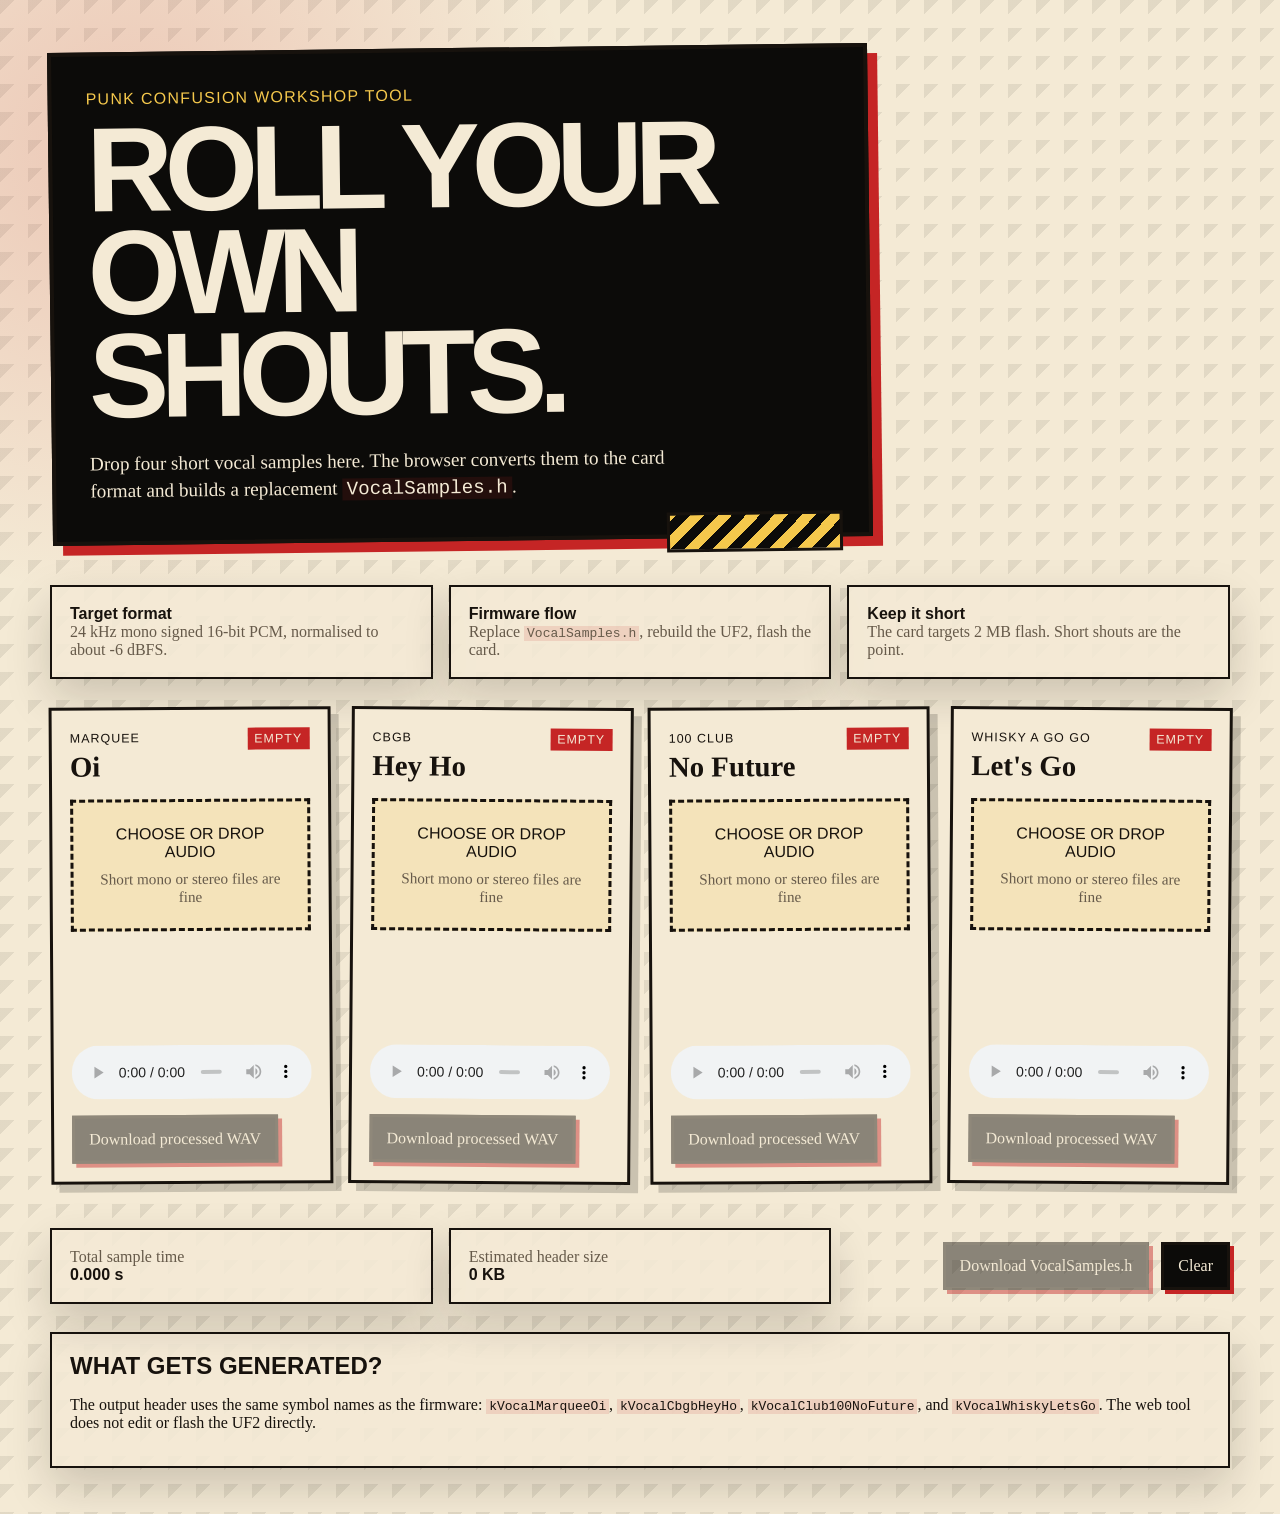
==== web/index.html @ a93e35e9 "experiments in browser UI" ====
<!doctype html>
<html lang="en">
<head>
  <meta charset="utf-8">
  <meta name="viewport" content="width=device-width, initial-scale=1">
  <title>Punk Confusion Sample Loader</title>
  <link rel="stylesheet" href="styles.css">
</head>
<body>
  <main class="shell">
    <section class="hero">
      <p class="eyebrow">Punk Confusion workshop tool</p>
      <h1>Roll your own shouts.</h1>
      <p class="lede">
        Drop four short vocal samples here. The browser converts them to the
        card format and builds a replacement <code>VocalSamples.h</code>.
      </p>
    </section>

    <section class="instructions" aria-label="How this works">
      <div>
        <strong>Target format</strong>
        <span>24 kHz mono signed 16-bit PCM, normalised to about -6 dBFS.</span>
      </div>
      <div>
        <strong>Firmware flow</strong>
        <span>Replace <code>VocalSamples.h</code>, rebuild the UF2, flash the card.</span>
      </div>
      <div>
        <strong>Keep it short</strong>
        <span>The card targets 2 MB flash. Short shouts are the point.</span>
      </div>
    </section>

    <section class="slots" id="slots" aria-label="Sample slots"></section>

    <section class="console">
      <div class="meter-card">
        <span>Total sample time</span>
        <strong id="totalDuration">0.000 s</strong>
      </div>
      <div class="meter-card">
        <span>Estimated header size</span>
        <strong id="headerSize">0 KB</strong>
      </div>
      <div class="actions">
        <button id="downloadHeader" disabled>Download VocalSamples.h</button>
        <button id="clearAll" type="button">Clear</button>
      </div>
    </section>

    <section class="notes">
      <h2>What gets generated?</h2>
      <p>
        The output header uses the same symbol names as the firmware:
        <code>kVocalMarqueeOi</code>, <code>kVocalCbgbHeyHo</code>,
        <code>kVocalClub100NoFuture</code>, and <code>kVocalWhiskyLetsGo</code>.
        The web tool does not edit or flash the UF2 directly.
      </p>
    </section>
  </main>

  <template id="slotTemplate">
    <article class="slot">
      <div class="slot-head">
        <div>
          <span class="venue"></span>
          <h2></h2>
        </div>
        <span class="status">empty</span>
      </div>
      <label class="drop-zone">
        <input type="file" accept="audio/*,.wav,.aif,.aiff">
        <span class="drop-title">Choose or drop audio</span>
        <span class="drop-hint">Short mono or stereo files are fine</span>
      </label>
      <div class="sample-info"></div>
      <audio controls></audio>
      <button class="download-wav" type="button" disabled>Download processed WAV</button>
    </article>
  </template>

  <script src="app.js"></script>
</body>
</html>
---- web/styles.css ----
:root {
  --paper: #f4ead5;
  --ink: #17120d;
  --muted: #665a4a;
  --red: #c52525;
  --yellow: #f5c84c;
  --black: #0c0b09;
  --line: rgba(23, 18, 13, 0.22);
  --shadow: 0 18px 45px rgba(23, 18, 13, 0.18);
}

* {
  box-sizing: border-box;
}

body {
  margin: 0;
  color: var(--ink);
  font-family: Georgia, "Times New Roman", serif;
  background:
    radial-gradient(circle at 10% 10%, rgba(197, 37, 37, 0.18), transparent 28rem),
    linear-gradient(135deg, rgba(12, 11, 9, 0.08) 25%, transparent 25%) 0 0 / 28px 28px,
    var(--paper);
}

button,
input {
  font: inherit;
}

.shell {
  width: min(1180px, calc(100% - 32px));
  margin: 0 auto;
  padding: 48px 0;
}

.hero {
  position: relative;
  max-width: 820px;
  padding: 34px;
  color: var(--paper);
  background: var(--black);
  border: 4px solid var(--ink);
  box-shadow: 10px 10px 0 var(--red);
  transform: rotate(-0.7deg);
}

.hero::after {
  content: "";
  position: absolute;
  inset: auto 26px -18px auto;
  width: 170px;
  height: 34px;
  background: repeating-linear-gradient(
    -45deg,
    var(--yellow),
    var(--yellow) 10px,
    var(--black) 10px,
    var(--black) 20px
  );
  border: 3px solid var(--ink);
}

.eyebrow {
  margin: 0 0 10px;
  color: var(--yellow);
  font-family: "Arial Black", Impact, sans-serif;
  letter-spacing: 0.08em;
  text-transform: uppercase;
}

h1 {
  margin: 0;
  font-family: "Arial Black", Impact, sans-serif;
  font-size: clamp(3rem, 11vw, 7.5rem);
  line-height: 0.86;
  letter-spacing: -0.07em;
  text-transform: uppercase;
}

.lede {
  max-width: 620px;
  margin: 22px 0 0;
  font-size: 1.2rem;
  line-height: 1.45;
}

.instructions,
.console {
  display: grid;
  grid-template-columns: repeat(3, 1fr);
  gap: 16px;
  margin: 44px 0 28px;
}

.instructions div,
.meter-card,
.notes {
  padding: 18px;
  background: rgba(244, 234, 213, 0.88);
  border: 2px solid var(--ink);
  box-shadow: var(--shadow);
}

.instructions strong,
.instructions span,
.meter-card span,
.meter-card strong {
  display: block;
}

.instructions strong,
.meter-card strong {
  font-family: "Arial Black", Impact, sans-serif;
}

.instructions span,
.meter-card span {
  color: var(--muted);
}

.slots {
  display: grid;
  grid-template-columns: repeat(4, 1fr);
  gap: 18px;
}

.slot {
  min-height: 430px;
  padding: 18px;
  background: var(--paper);
  border: 3px solid var(--ink);
  box-shadow: 8px 8px 0 rgba(12, 11, 9, 0.18);
}

.slot:nth-child(even) {
  transform: rotate(0.45deg);
}

.slot:nth-child(odd) {
  transform: rotate(-0.35deg);
}

.slot-head {
  display: flex;
  justify-content: space-between;
  gap: 12px;
  align-items: flex-start;
}

.venue,
.status {
  font-family: "Arial Black", Impact, sans-serif;
  font-size: 0.78rem;
  letter-spacing: 0.08em;
  text-transform: uppercase;
}

.status {
  padding: 4px 7px;
  color: var(--paper);
  background: var(--red);
}

.status.ready {
  color: var(--ink);
  background: var(--yellow);
}

.slot h2 {
  margin: 4px 0 16px;
  font-size: 1.8rem;
}

.drop-zone {
  display: grid;
  place-items: center;
  min-height: 132px;
  padding: 18px;
  text-align: center;
  border: 3px dashed var(--ink);
  background: rgba(245, 200, 76, 0.2);
  cursor: pointer;
}

.drop-zone.dragover {
  color: var(--paper);
  background: var(--red);
}

.drop-zone input {
  position: absolute;
  width: 1px;
  height: 1px;
  opacity: 0;
}

.drop-title,
.drop-hint {
  display: block;
}

.drop-title {
  font-family: "Arial Black", Impact, sans-serif;
  text-transform: uppercase;
}

.drop-hint,
.sample-info {
  color: var(--muted);
  font-size: 0.95rem;
}

.sample-info {
  min-height: 82px;
  margin: 16px 0;
  line-height: 1.42;
}

audio {
  width: 100%;
  margin-bottom: 12px;
}

button {
  border: 3px solid var(--ink);
  padding: 12px 14px;
  color: var(--paper);
  background: var(--black);
  box-shadow: 4px 4px 0 var(--red);
  cursor: pointer;
}

button:disabled {
  cursor: not-allowed;
  opacity: 0.45;
}

.actions {
  display: flex;
  gap: 12px;
  align-items: center;
  justify-content: flex-end;
}

.notes {
  margin-top: 28px;
}

.notes h2 {
  margin: 0 0 8px;
  font-family: "Arial Black", Impact, sans-serif;
  text-transform: uppercase;
}

code {
  padding: 0 0.22em;
  background: rgba(197, 37, 37, 0.12);
}

@media (max-width: 980px) {
  .slots,
  .instructions,
  .console {
    grid-template-columns: 1fr 1fr;
  }

  .actions {
    grid-column: 1 / -1;
    justify-content: flex-start;
  }
}

@media (max-width: 640px) {
  .shell {
    width: min(100% - 20px, 1180px);
    padding: 26px 0;
  }

  .hero {
    padding: 24px;
  }

  .slots,
  .instructions,
  .console {
    grid-template-columns: 1fr;
  }

  .slot:nth-child(n) {
    transform: none;
  }
}
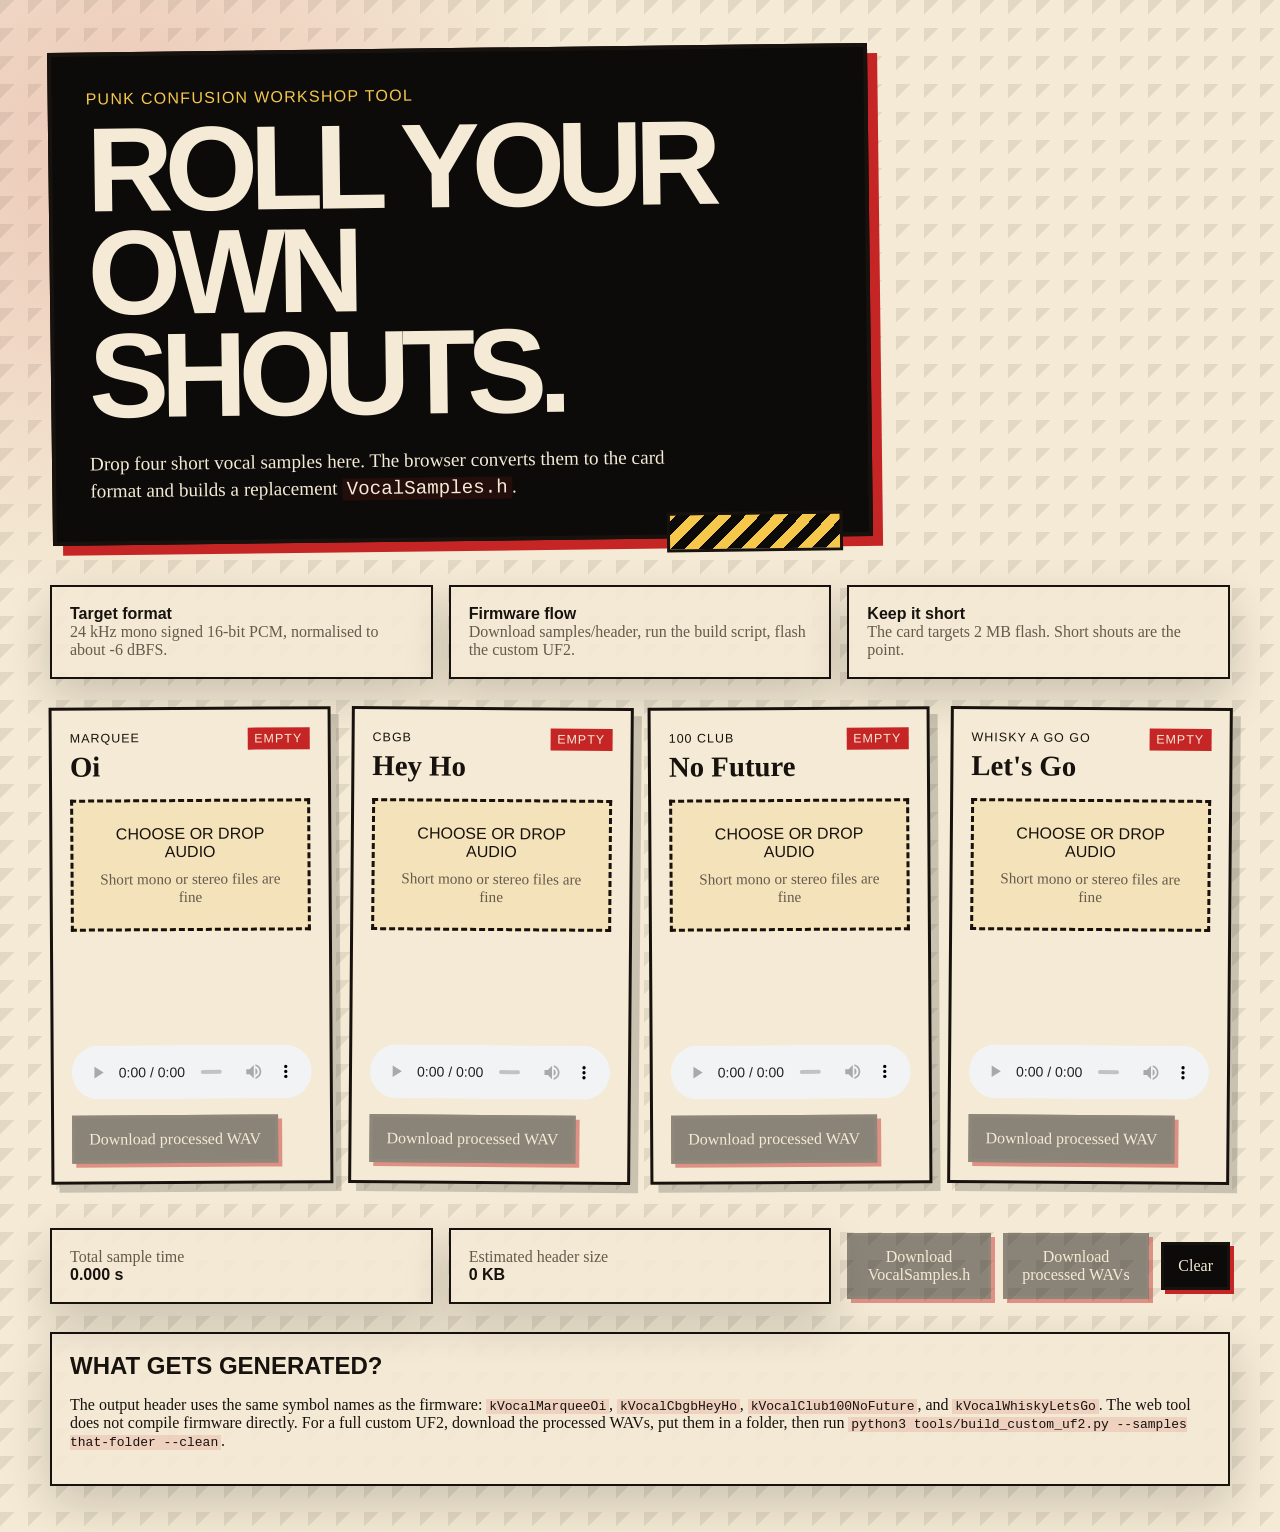
==== commit 3c771780: "full automated uf2 build" ====
--- a/web/index.html
+++ b/web/index.html
@@ -24,7 +24,7 @@
       </div>
       <div>
         <strong>Firmware flow</strong>
-        <span>Replace <code>VocalSamples.h</code>, rebuild the UF2, flash the card.</span>
+        <span>Download samples/header, run the build script, flash the custom UF2.</span>
       </div>
       <div>
         <strong>Keep it short</strong>
@@ -45,6 +45,7 @@
       </div>
       <div class="actions">
         <button id="downloadHeader" disabled>Download VocalSamples.h</button>
+        <button id="downloadWavs" disabled>Download processed WAVs</button>
         <button id="clearAll" type="button">Clear</button>
       </div>
     </section>
@@ -55,7 +56,9 @@
         The output header uses the same symbol names as the firmware:
         <code>kVocalMarqueeOi</code>, <code>kVocalCbgbHeyHo</code>,
         <code>kVocalClub100NoFuture</code>, and <code>kVocalWhiskyLetsGo</code>.
-        The web tool does not edit or flash the UF2 directly.
+        The web tool does not compile firmware directly. For a full custom UF2,
+        download the processed WAVs, put them in a folder, then run
+        <code>python3 tools/build_custom_uf2.py --samples that-folder --clean</code>.
       </p>
     </section>
   </main>
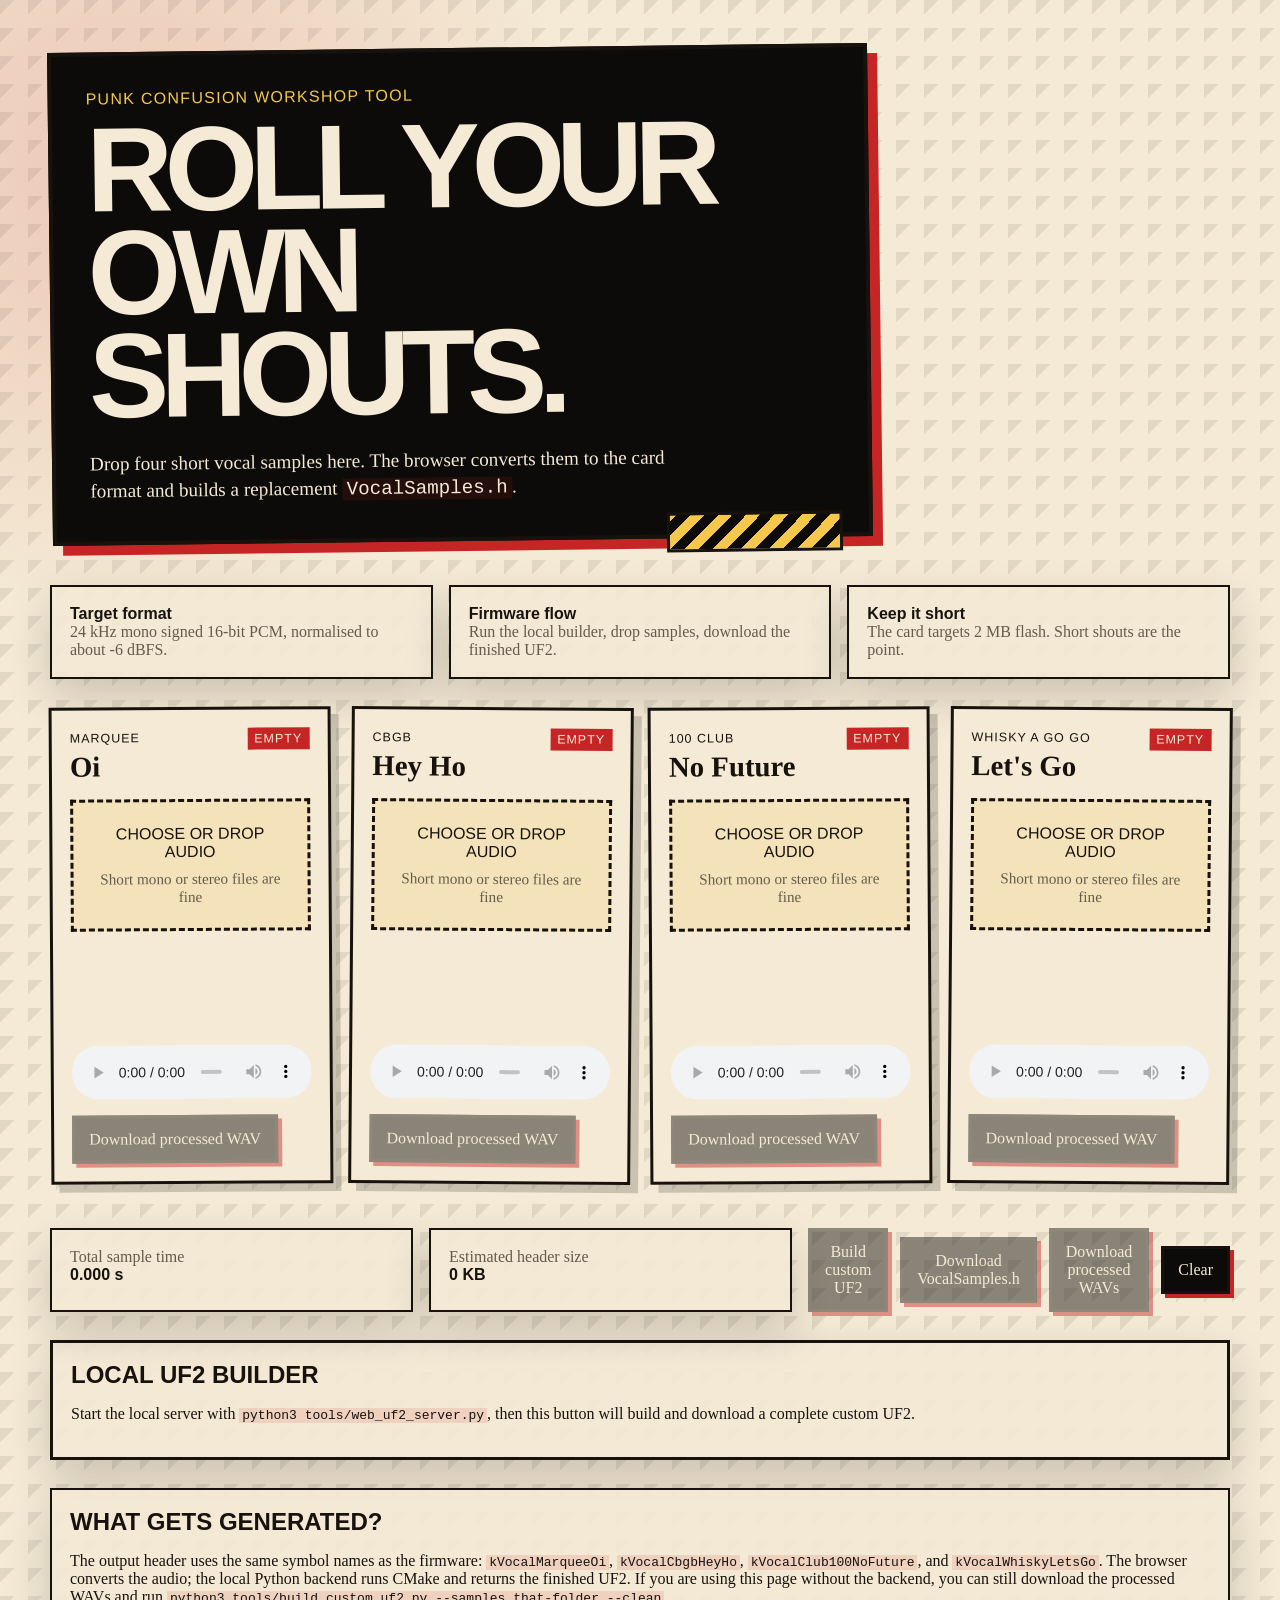
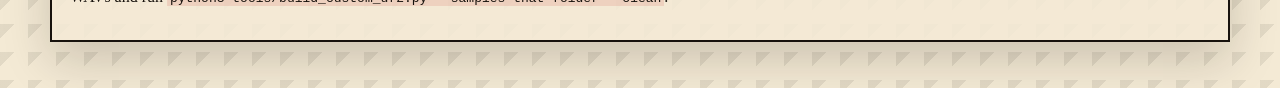
==== commit e8594334: "Add local web UF2 builder" ====
--- a/web/index.html
+++ b/web/index.html
@@ -24,7 +24,7 @@
       </div>
       <div>
         <strong>Firmware flow</strong>
-        <span>Download samples/header, run the build script, flash the custom UF2.</span>
+        <span>Run the local builder, drop samples, download the finished UF2.</span>
       </div>
       <div>
         <strong>Keep it short</strong>
@@ -44,10 +44,19 @@
         <strong id="headerSize">0 KB</strong>
       </div>
       <div class="actions">
+        <button id="buildUf2" disabled>Build custom UF2</button>
         <button id="downloadHeader" disabled>Download VocalSamples.h</button>
         <button id="downloadWavs" disabled>Download processed WAVs</button>
         <button id="clearAll" type="button">Clear</button>
       </div>
+    </section>
+
+    <section class="builder-status" aria-live="polite">
+      <h2>Local UF2 builder</h2>
+      <p id="builderMessage">
+        Start the local server with <code>python3 tools/web_uf2_server.py</code>,
+        then this button will build and download a complete custom UF2.
+      </p>
     </section>
 
     <section class="notes">
@@ -56,8 +65,9 @@
         The output header uses the same symbol names as the firmware:
         <code>kVocalMarqueeOi</code>, <code>kVocalCbgbHeyHo</code>,
         <code>kVocalClub100NoFuture</code>, and <code>kVocalWhiskyLetsGo</code>.
-        The web tool does not compile firmware directly. For a full custom UF2,
-        download the processed WAVs, put them in a folder, then run
+        The browser converts the audio; the local Python backend runs CMake and
+        returns the finished UF2. If you are using this page without the backend,
+        you can still download the processed WAVs and run
         <code>python3 tools/build_custom_uf2.py --samples that-folder --clean</code>.
       </p>
     </section>
--- a/web/styles.css
+++ b/web/styles.css
@@ -95,6 +95,7 @@
 
 .instructions div,
 .meter-card,
+.builder-status,
 .notes {
   padding: 18px;
   background: rgba(244, 234, 213, 0.88);
@@ -247,6 +248,12 @@
   margin-top: 28px;
 }
 
+.builder-status {
+  margin-top: 18px;
+  border-width: 3px;
+}
+
+.builder-status h2,
 .notes h2 {
   margin: 0 0 8px;
   font-family: "Arial Black", Impact, sans-serif;
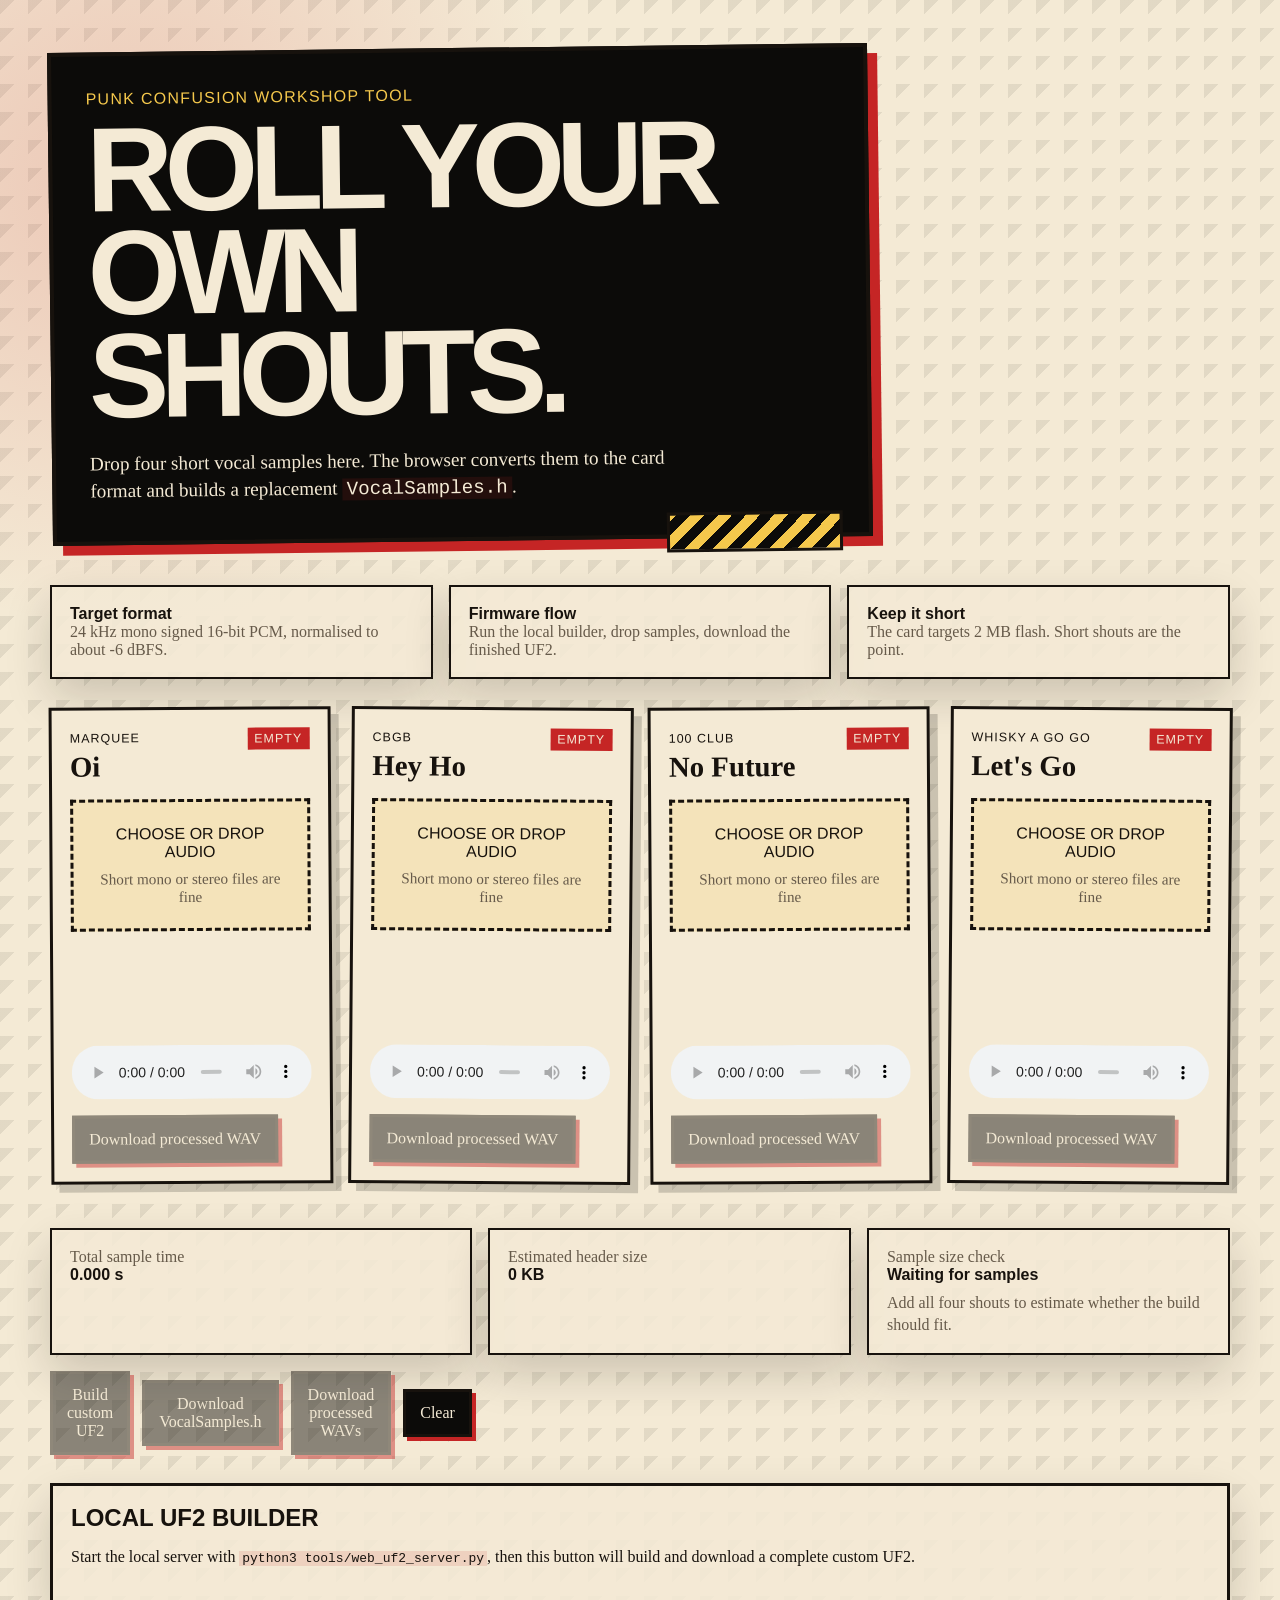
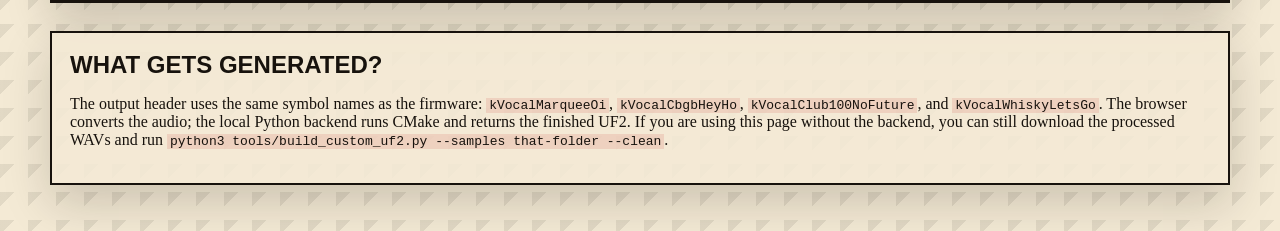
==== commit f33d3946: "Warn when samples exceed size guidance" ====
--- a/web/index.html
+++ b/web/index.html
@@ -42,6 +42,11 @@
       <div class="meter-card">
         <span>Estimated header size</span>
         <strong id="headerSize">0 KB</strong>
+      </div>
+      <div class="meter-card size-warning" id="sizeWarning" aria-live="polite">
+        <span>Sample size check</span>
+        <strong id="sizeWarningTitle">Waiting for samples</strong>
+        <p id="sizeWarningText">Keep the estimated header under about 5 MB for a standard 2 MB card.</p>
       </div>
       <div class="actions">
         <button id="buildUf2" disabled>Build custom UF2</button>
--- a/web/styles.css
+++ b/web/styles.css
@@ -120,6 +120,36 @@
   color: var(--muted);
 }
 
+.size-warning {
+  transition: background 160ms ease, box-shadow 160ms ease;
+}
+
+.size-warning p {
+  margin: 8px 0 0;
+  color: var(--muted);
+  line-height: 1.35;
+}
+
+.size-warning.ok {
+  background: rgba(245, 200, 76, 0.55);
+}
+
+.size-warning.warning {
+  background: rgba(245, 200, 76, 0.9);
+  box-shadow: 8px 8px 0 rgba(197, 37, 37, 0.28);
+}
+
+.size-warning.danger {
+  color: var(--paper);
+  background: var(--red);
+  box-shadow: 8px 8px 0 var(--black);
+}
+
+.size-warning.danger span,
+.size-warning.danger p {
+  color: var(--paper);
+}
+
 .slots {
   display: grid;
   grid-template-columns: repeat(4, 1fr);
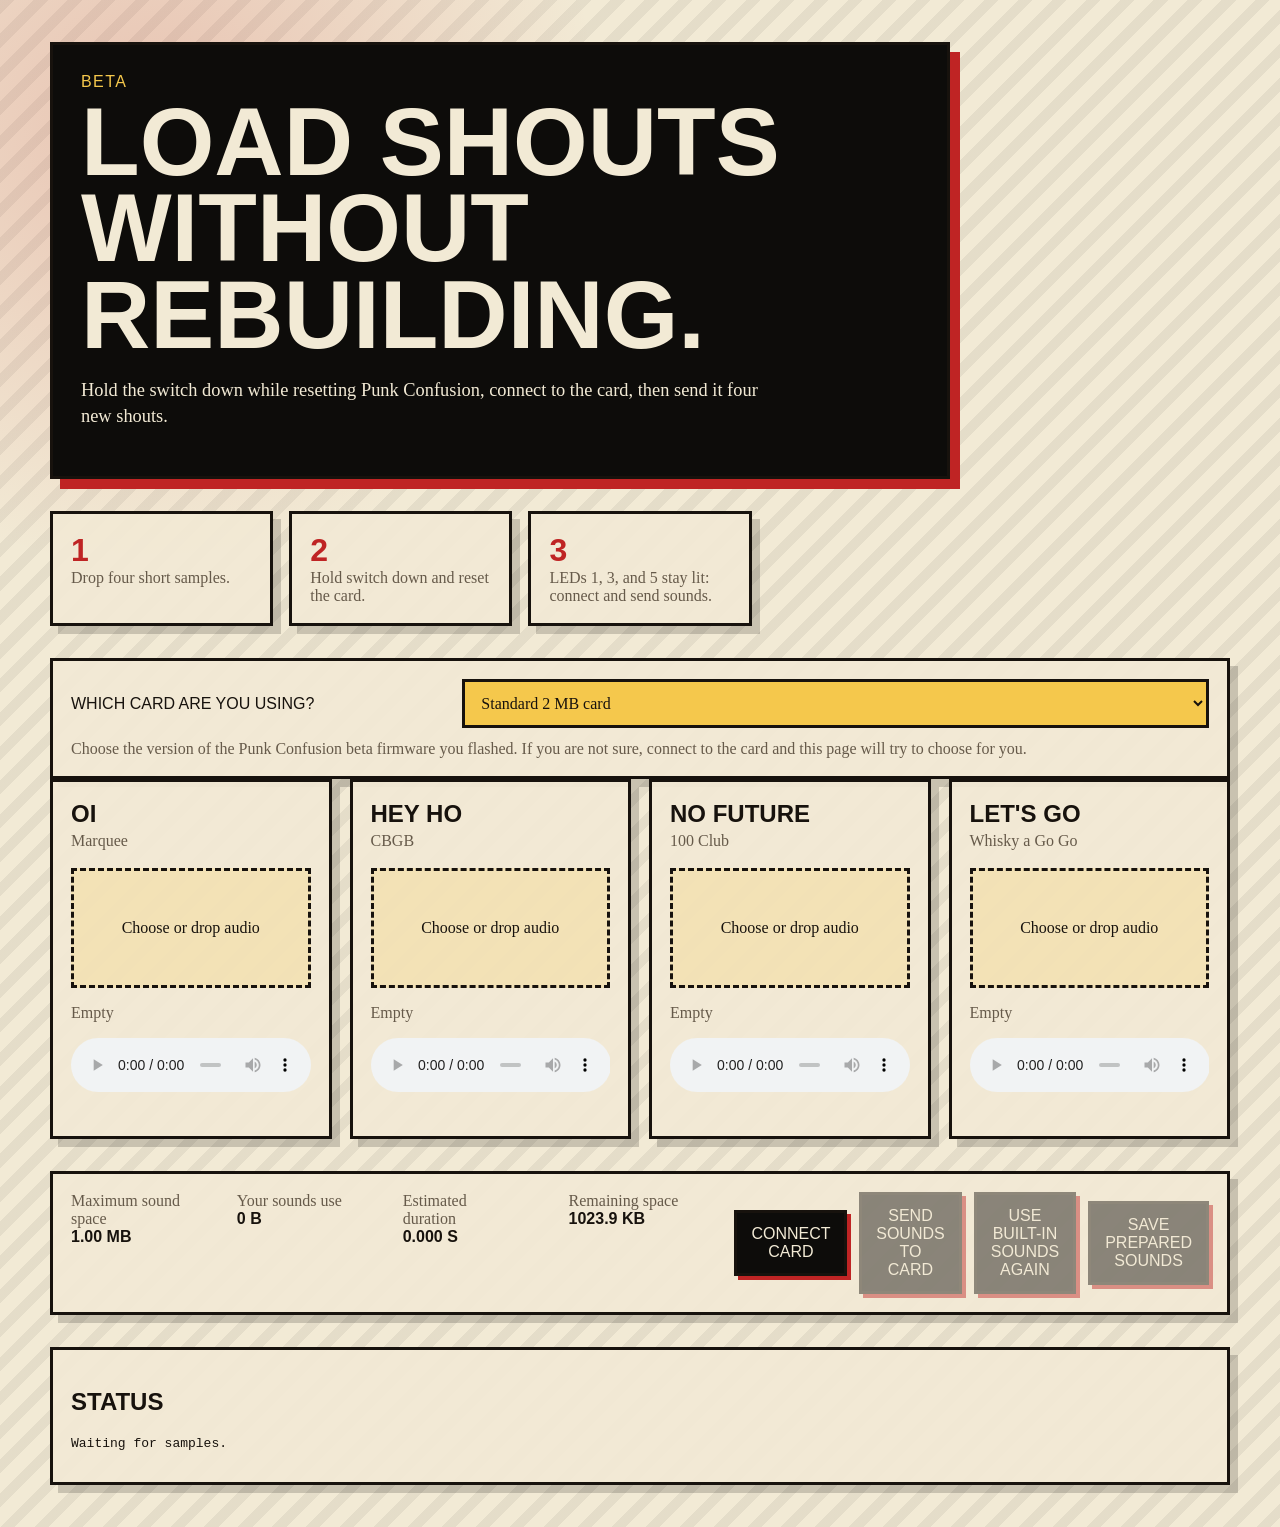
==== commit c2424ce0: "Promote WebSerial beta firmware" ====
--- a/web/index.html
+++ b/web/index.html
@@ -3,98 +3,82 @@
 <head>
   <meta charset="utf-8">
   <meta name="viewport" content="width=device-width, initial-scale=1">
-  <title>Punk Confusion Sample Loader</title>
+  <title>Punk Confusion WebSerial Loader</title>
   <link rel="stylesheet" href="styles.css">
 </head>
 <body>
   <main class="shell">
     <section class="hero">
-      <p class="eyebrow">Punk Confusion workshop tool</p>
-      <h1>Roll your own shouts.</h1>
-      <p class="lede">
-        Drop four short vocal samples here. The browser converts them to the
-        card format and builds a replacement <code>VocalSamples.h</code>.
+      <p class="eyebrow">Beta</p>
+      <h1>Load shouts without rebuilding.</h1>
+      <p>
+        Hold the switch down while resetting Punk Confusion, connect to the
+        card, then send it four new shouts.
       </p>
     </section>
 
-    <section class="instructions" aria-label="How this works">
+    <section class="steps">
+      <div><strong>1</strong><span>Drop four short samples.</span></div>
+      <div><strong>2</strong><span>Hold switch down and reset the card.</span></div>
+      <div><strong>3</strong><span>LEDs 1, 3, and 5 stay lit: connect and send sounds.</span></div>
+    </section>
+
+    <section class="target">
+      <label for="buildSelect">Which card are you using?</label>
+      <select id="buildSelect">
+        <option value="2mb">Standard 2 MB card</option>
+        <option value="16mb">Large 16 MB card</option>
+      </select>
+      <p>
+        Choose the version of the Punk Confusion beta firmware you flashed. If
+        you are not sure, connect to the card and this page will try to choose
+        for you.
+      </p>
+    </section>
+
+    <section class="slots" id="slots"></section>
+
+    <section class="panel">
       <div>
-        <strong>Target format</strong>
-        <span>24 kHz mono signed 16-bit PCM, normalised to about -6 dBFS.</span>
+        <span>Maximum sound space</span>
+        <strong id="bankLimit">1.00 MB</strong>
       </div>
       <div>
-        <strong>Firmware flow</strong>
-        <span>Run the local builder, drop samples, download the finished UF2.</span>
+        <span>Your sounds use</span>
+        <strong id="payloadSize">0 KB</strong>
       </div>
       <div>
-        <strong>Keep it short</strong>
-        <span>The card targets 2 MB flash. Short shouts are the point.</span>
+        <span>Estimated duration</span>
+        <strong id="duration">0.000 s</strong>
+      </div>
+      <div>
+        <span>Remaining space</span>
+        <strong id="remaining">1.00 MB</strong>
+      </div>
+      <div class="actions">
+        <button id="connect">Connect card</button>
+        <button id="upload" disabled>Send sounds to card</button>
+        <button id="restore" disabled>Use built-in sounds again</button>
+        <button id="download" disabled>Save prepared sounds</button>
       </div>
     </section>
 
-    <section class="slots" id="slots" aria-label="Sample slots"></section>
-
-    <section class="console">
-      <div class="meter-card">
-        <span>Total sample time</span>
-        <strong id="totalDuration">0.000 s</strong>
-      </div>
-      <div class="meter-card">
-        <span>Estimated header size</span>
-        <strong id="headerSize">0 KB</strong>
-      </div>
-      <div class="meter-card size-warning" id="sizeWarning" aria-live="polite">
-        <span>Sample size check</span>
-        <strong id="sizeWarningTitle">Waiting for samples</strong>
-        <p id="sizeWarningText">Keep the estimated header under about 5 MB for a standard 2 MB card.</p>
-      </div>
-      <div class="actions">
-        <button id="buildUf2" disabled>Build custom UF2</button>
-        <button id="downloadHeader" disabled>Download VocalSamples.h</button>
-        <button id="downloadWavs" disabled>Download processed WAVs</button>
-        <button id="clearAll" type="button">Clear</button>
-      </div>
-    </section>
-
-    <section class="builder-status" aria-live="polite">
-      <h2>Local UF2 builder</h2>
-      <p id="builderMessage">
-        Start the local server with <code>python3 tools/web_uf2_server.py</code>,
-        then this button will build and download a complete custom UF2.
-      </p>
-    </section>
-
-    <section class="notes">
-      <h2>What gets generated?</h2>
-      <p>
-        The output header uses the same symbol names as the firmware:
-        <code>kVocalMarqueeOi</code>, <code>kVocalCbgbHeyHo</code>,
-        <code>kVocalClub100NoFuture</code>, and <code>kVocalWhiskyLetsGo</code>.
-        The browser converts the audio; the local Python backend runs CMake and
-        returns the finished UF2. If you are using this page without the backend,
-        you can still download the processed WAVs and run
-        <code>python3 tools/build_custom_uf2.py --samples that-folder --clean</code>.
-      </p>
+    <section class="log" aria-live="polite">
+      <h2>Status</h2>
+      <pre id="log">Waiting for samples.</pre>
     </section>
   </main>
 
   <template id="slotTemplate">
     <article class="slot">
-      <div class="slot-head">
-        <div>
-          <span class="venue"></span>
-          <h2></h2>
-        </div>
-        <span class="status">empty</span>
-      </div>
-      <label class="drop-zone">
+      <h2></h2>
+      <p class="venue"></p>
+      <label class="drop">
         <input type="file" accept="audio/*,.wav,.aif,.aiff">
-        <span class="drop-title">Choose or drop audio</span>
-        <span class="drop-hint">Short mono or stereo files are fine</span>
+        <span>Choose or drop audio</span>
       </label>
-      <div class="sample-info"></div>
+      <p class="info">Empty</p>
       <audio controls></audio>
-      <button class="download-wav" type="button" disabled>Download processed WAV</button>
     </article>
   </template>
 
--- a/web/styles.css
+++ b/web/styles.css
@@ -1,12 +1,10 @@
 :root {
-  --paper: #f4ead5;
+  --paper: #f2ead5;
   --ink: #17120d;
+  --red: #bf2424;
+  --yellow: #f5c84c;
   --muted: #665a4a;
-  --red: #c52525;
-  --yellow: #f5c84c;
-  --black: #0c0b09;
-  --line: rgba(23, 18, 13, 0.22);
-  --shadow: 0 18px 45px rgba(23, 18, 13, 0.18);
+  --black: #0d0c0a;
 }
 
 * {
@@ -18,239 +16,181 @@
   color: var(--ink);
   font-family: Georgia, "Times New Roman", serif;
   background:
-    radial-gradient(circle at 10% 10%, rgba(197, 37, 37, 0.18), transparent 28rem),
-    linear-gradient(135deg, rgba(12, 11, 9, 0.08) 25%, transparent 25%) 0 0 / 28px 28px,
+    radial-gradient(circle at 12% 8%, rgba(191, 36, 36, 0.2), transparent 28rem),
+    repeating-linear-gradient(135deg, rgba(13, 12, 10, 0.06), rgba(13, 12, 10, 0.06) 10px, transparent 10px, transparent 24px),
     var(--paper);
 }
 
 button,
-input {
+input,
+select {
   font: inherit;
 }
 
 .shell {
   width: min(1180px, calc(100% - 32px));
   margin: 0 auto;
-  padding: 48px 0;
+  padding: 42px 0;
+}
+
+.hero,
+.panel,
+.log,
+.target,
+.steps div,
+.slot {
+  border: 3px solid var(--ink);
+  background: rgba(242, 234, 213, 0.92);
+  box-shadow: 8px 8px 0 rgba(13, 12, 10, 0.18);
 }
 
 .hero {
-  position: relative;
-  max-width: 820px;
-  padding: 34px;
+  max-width: 900px;
+  padding: 28px;
   color: var(--paper);
   background: var(--black);
-  border: 4px solid var(--ink);
   box-shadow: 10px 10px 0 var(--red);
-  transform: rotate(-0.7deg);
-}
-
-.hero::after {
-  content: "";
-  position: absolute;
-  inset: auto 26px -18px auto;
-  width: 170px;
-  height: 34px;
-  background: repeating-linear-gradient(
-    -45deg,
-    var(--yellow),
-    var(--yellow) 10px,
-    var(--black) 10px,
-    var(--black) 20px
-  );
-  border: 3px solid var(--ink);
+}
+
+.eyebrow,
+h1,
+h2,
+button,
+.steps strong,
+.panel strong {
+  font-family: "Arial Black", Impact, sans-serif;
+  text-transform: uppercase;
 }
 
 .eyebrow {
-  margin: 0 0 10px;
+  margin: 0 0 8px;
   color: var(--yellow);
-  font-family: "Arial Black", Impact, sans-serif;
-  letter-spacing: 0.08em;
-  text-transform: uppercase;
+  letter-spacing: 0.09em;
 }
 
 h1 {
   margin: 0;
+  font-size: clamp(2.6rem, 8vw, 6rem);
+  line-height: 0.9;
+}
+
+.hero p:last-child {
+  max-width: 680px;
+  font-size: 1.15rem;
+  line-height: 1.45;
+}
+
+.steps,
+.panel {
+  display: grid;
+  grid-template-columns: repeat(5, 1fr);
+  gap: 16px;
+  margin: 32px 0;
+}
+
+.target {
+  display: grid;
+  grid-template-columns: minmax(180px, 1fr) minmax(260px, 2fr);
+  gap: 12px 18px;
+  align-items: center;
+  margin: 32px 0 0;
+  padding: 18px;
+}
+
+.target label {
   font-family: "Arial Black", Impact, sans-serif;
-  font-size: clamp(3rem, 11vw, 7.5rem);
-  line-height: 0.86;
-  letter-spacing: -0.07em;
   text-transform: uppercase;
 }
 
-.lede {
-  max-width: 620px;
-  margin: 22px 0 0;
-  font-size: 1.2rem;
-  line-height: 1.45;
-}
-
-.instructions,
-.console {
-  display: grid;
-  grid-template-columns: repeat(3, 1fr);
-  gap: 16px;
-  margin: 44px 0 28px;
-}
-
-.instructions div,
-.meter-card,
-.builder-status,
-.notes {
+.target select {
+  width: 100%;
+  border: 3px solid var(--ink);
+  padding: 12px;
+  color: var(--ink);
+  background: var(--yellow);
+}
+
+.target p {
+  grid-column: 1 / -1;
+  margin: 0;
+  color: var(--muted);
+}
+
+.steps div,
+.panel > div,
+.log {
   padding: 18px;
-  background: rgba(244, 234, 213, 0.88);
-  border: 2px solid var(--ink);
-  box-shadow: var(--shadow);
-}
-
-.instructions strong,
-.instructions span,
-.meter-card span,
-.meter-card strong {
+}
+
+.steps strong,
+.panel span,
+.panel strong {
   display: block;
 }
 
-.instructions strong,
-.meter-card strong {
-  font-family: "Arial Black", Impact, sans-serif;
-}
-
-.instructions span,
-.meter-card span {
+.steps strong {
+  color: var(--red);
+  font-size: 2rem;
+}
+
+.steps span,
+.panel span,
+.info,
+.venue {
   color: var(--muted);
 }
 
-.size-warning {
-  transition: background 160ms ease, box-shadow 160ms ease;
-}
-
-.size-warning p {
-  margin: 8px 0 0;
-  color: var(--muted);
-  line-height: 1.35;
-}
-
-.size-warning.ok {
-  background: rgba(245, 200, 76, 0.55);
-}
-
-.size-warning.warning {
-  background: rgba(245, 200, 76, 0.9);
-  box-shadow: 8px 8px 0 rgba(197, 37, 37, 0.28);
-}
-
-.size-warning.danger {
+.slots {
+  display: grid;
+  grid-template-columns: repeat(4, 1fr);
+  gap: 18px;
+}
+
+.slot {
+  min-height: 360px;
+  padding: 18px;
+}
+
+.slot h2 {
+  margin: 0 0 4px;
+}
+
+.venue {
+  margin: 0 0 18px;
+}
+
+.drop {
+  display: grid;
+  min-height: 120px;
+  place-items: center;
+  padding: 16px;
+  border: 3px dashed var(--ink);
+  background: rgba(245, 200, 76, 0.22);
+  text-align: center;
+  cursor: pointer;
+}
+
+.drop.dragover {
   color: var(--paper);
   background: var(--red);
-  box-shadow: 8px 8px 0 var(--black);
-}
-
-.size-warning.danger span,
-.size-warning.danger p {
-  color: var(--paper);
-}
-
-.slots {
-  display: grid;
-  grid-template-columns: repeat(4, 1fr);
-  gap: 18px;
-}
-
-.slot {
-  min-height: 430px;
-  padding: 18px;
-  background: var(--paper);
-  border: 3px solid var(--ink);
-  box-shadow: 8px 8px 0 rgba(12, 11, 9, 0.18);
-}
-
-.slot:nth-child(even) {
-  transform: rotate(0.45deg);
-}
-
-.slot:nth-child(odd) {
-  transform: rotate(-0.35deg);
-}
-
-.slot-head {
-  display: flex;
-  justify-content: space-between;
-  gap: 12px;
-  align-items: flex-start;
-}
-
-.venue,
-.status {
-  font-family: "Arial Black", Impact, sans-serif;
-  font-size: 0.78rem;
-  letter-spacing: 0.08em;
-  text-transform: uppercase;
-}
-
-.status {
-  padding: 4px 7px;
-  color: var(--paper);
-  background: var(--red);
-}
-
-.status.ready {
-  color: var(--ink);
-  background: var(--yellow);
-}
-
-.slot h2 {
-  margin: 4px 0 16px;
-  font-size: 1.8rem;
-}
-
-.drop-zone {
-  display: grid;
-  place-items: center;
-  min-height: 132px;
-  padding: 18px;
-  text-align: center;
-  border: 3px dashed var(--ink);
-  background: rgba(245, 200, 76, 0.2);
-  cursor: pointer;
-}
-
-.drop-zone.dragover {
-  color: var(--paper);
-  background: var(--red);
-}
-
-.drop-zone input {
+}
+
+.drop input {
   position: absolute;
   width: 1px;
   height: 1px;
   opacity: 0;
 }
 
-.drop-title,
-.drop-hint {
-  display: block;
-}
-
-.drop-title {
-  font-family: "Arial Black", Impact, sans-serif;
-  text-transform: uppercase;
-}
-
-.drop-hint,
-.sample-info {
-  color: var(--muted);
-  font-size: 0.95rem;
-}
-
-.sample-info {
-  min-height: 82px;
-  margin: 16px 0;
-  line-height: 1.42;
-}
-
 audio {
   width: 100%;
-  margin-bottom: 12px;
+}
+
+.actions {
+  display: flex;
+  gap: 12px;
+  align-items: center;
+  justify-content: flex-end;
 }
 
 button {
@@ -267,64 +207,15 @@
   opacity: 0.45;
 }
 
-.actions {
-  display: flex;
-  gap: 12px;
-  align-items: center;
-  justify-content: flex-end;
-}
-
-.notes {
-  margin-top: 28px;
-}
-
-.builder-status {
-  margin-top: 18px;
-  border-width: 3px;
-}
-
-.builder-status h2,
-.notes h2 {
-  margin: 0 0 8px;
-  font-family: "Arial Black", Impact, sans-serif;
-  text-transform: uppercase;
-}
-
-code {
-  padding: 0 0.22em;
-  background: rgba(197, 37, 37, 0.12);
-}
-
-@media (max-width: 980px) {
+pre {
+  white-space: pre-wrap;
+}
+
+@media (max-width: 900px) {
+  .steps,
+  .panel,
   .slots,
-  .instructions,
-  .console {
-    grid-template-columns: 1fr 1fr;
-  }
-
-  .actions {
-    grid-column: 1 / -1;
-    justify-content: flex-start;
-  }
-}
-
-@media (max-width: 640px) {
-  .shell {
-    width: min(100% - 20px, 1180px);
-    padding: 26px 0;
-  }
-
-  .hero {
-    padding: 24px;
-  }
-
-  .slots,
-  .instructions,
-  .console {
+  .target {
     grid-template-columns: 1fr;
   }
-
-  .slot:nth-child(n) {
-    transform: none;
-  }
-}
+}
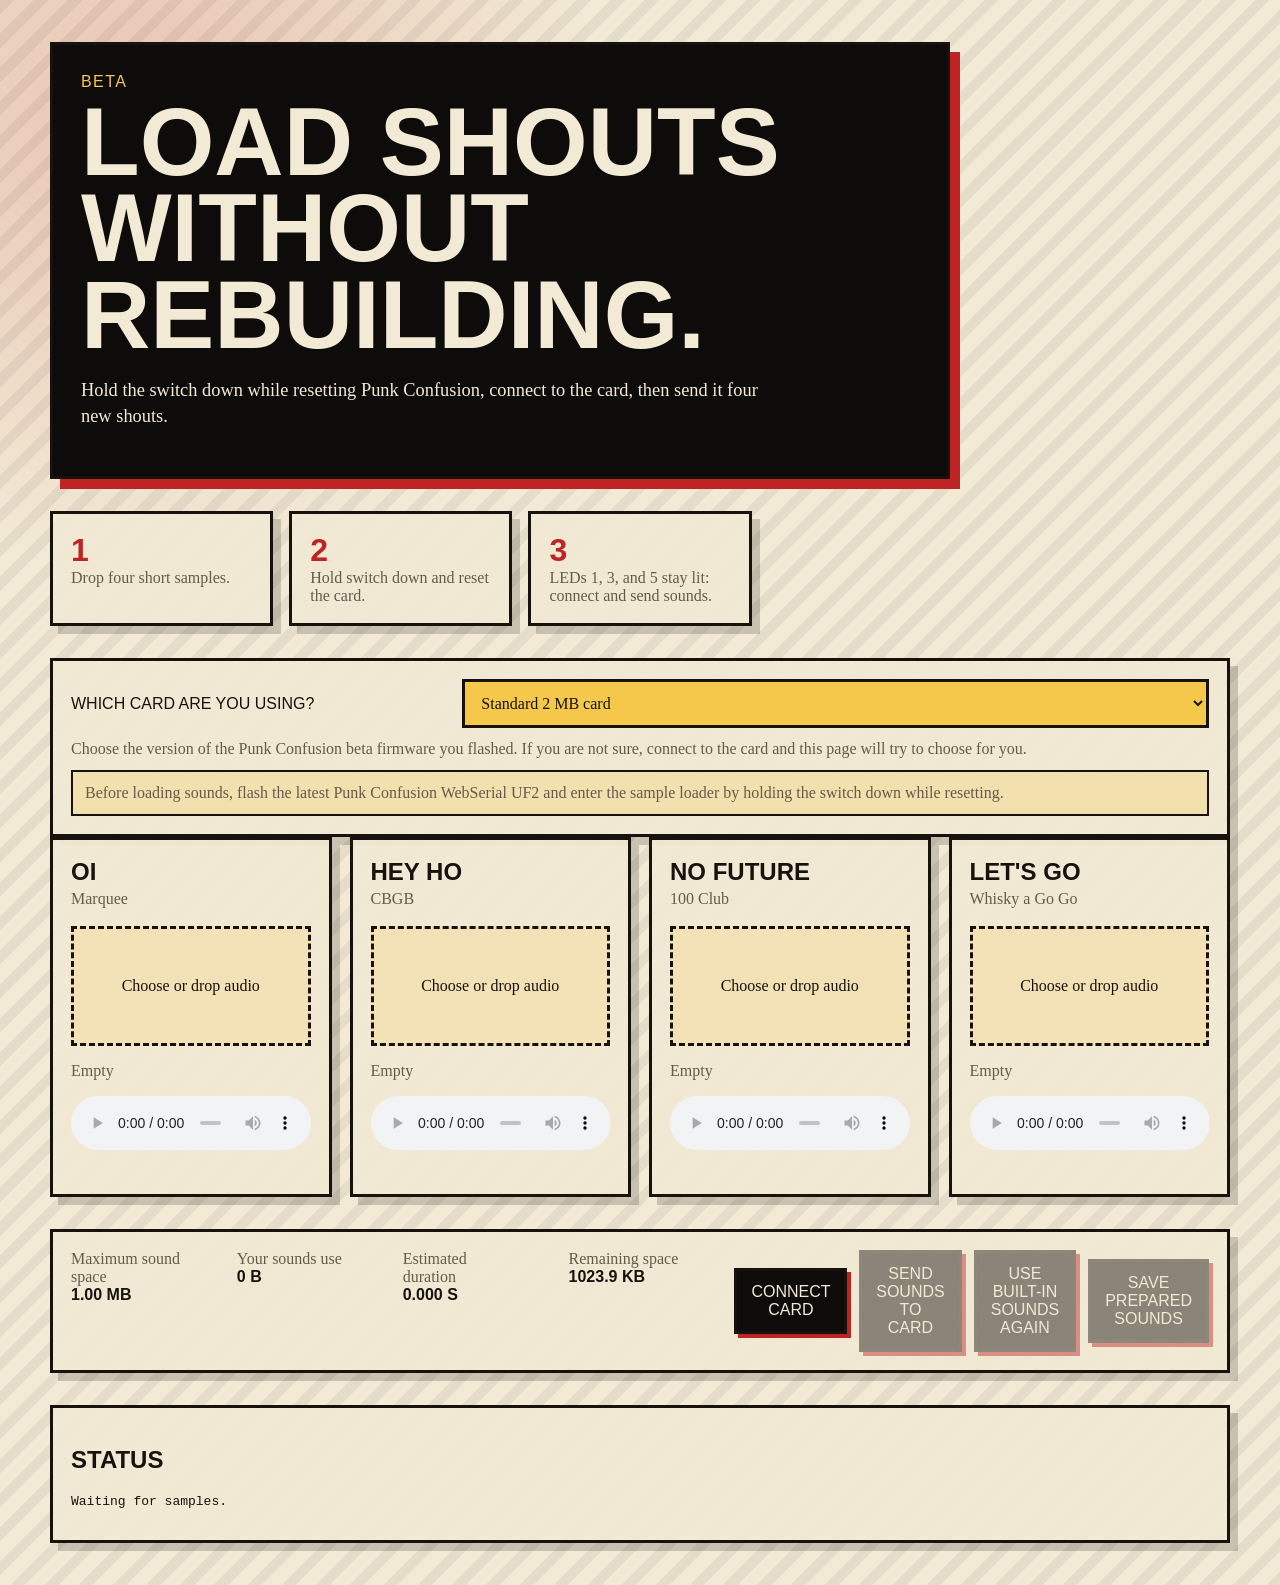
==== commit abc99162: "Add WebSerial firmware feedback" ====
--- a/web/index.html
+++ b/web/index.html
@@ -33,6 +33,10 @@
         Choose the version of the Punk Confusion beta firmware you flashed. If
         you are not sure, connect to the card and this page will try to choose
         for you.
+      </p>
+      <p class="notice" id="firmwareNotice">
+        Before loading sounds, flash the latest Punk Confusion WebSerial UF2 and
+        enter the sample loader by holding the switch down while resetting.
       </p>
     </section>
 
--- a/web/styles.css
+++ b/web/styles.css
@@ -116,6 +116,22 @@
   color: var(--muted);
 }
 
+.notice {
+  border: 2px solid var(--ink);
+  padding: 12px;
+  background: rgba(245, 200, 76, 0.28);
+}
+
+.notice.ok {
+  color: var(--ink);
+  background: rgba(94, 145, 85, 0.24);
+}
+
+.notice.warn {
+  color: var(--ink);
+  background: rgba(191, 36, 36, 0.16);
+}
+
 .steps div,
 .panel > div,
 .log {
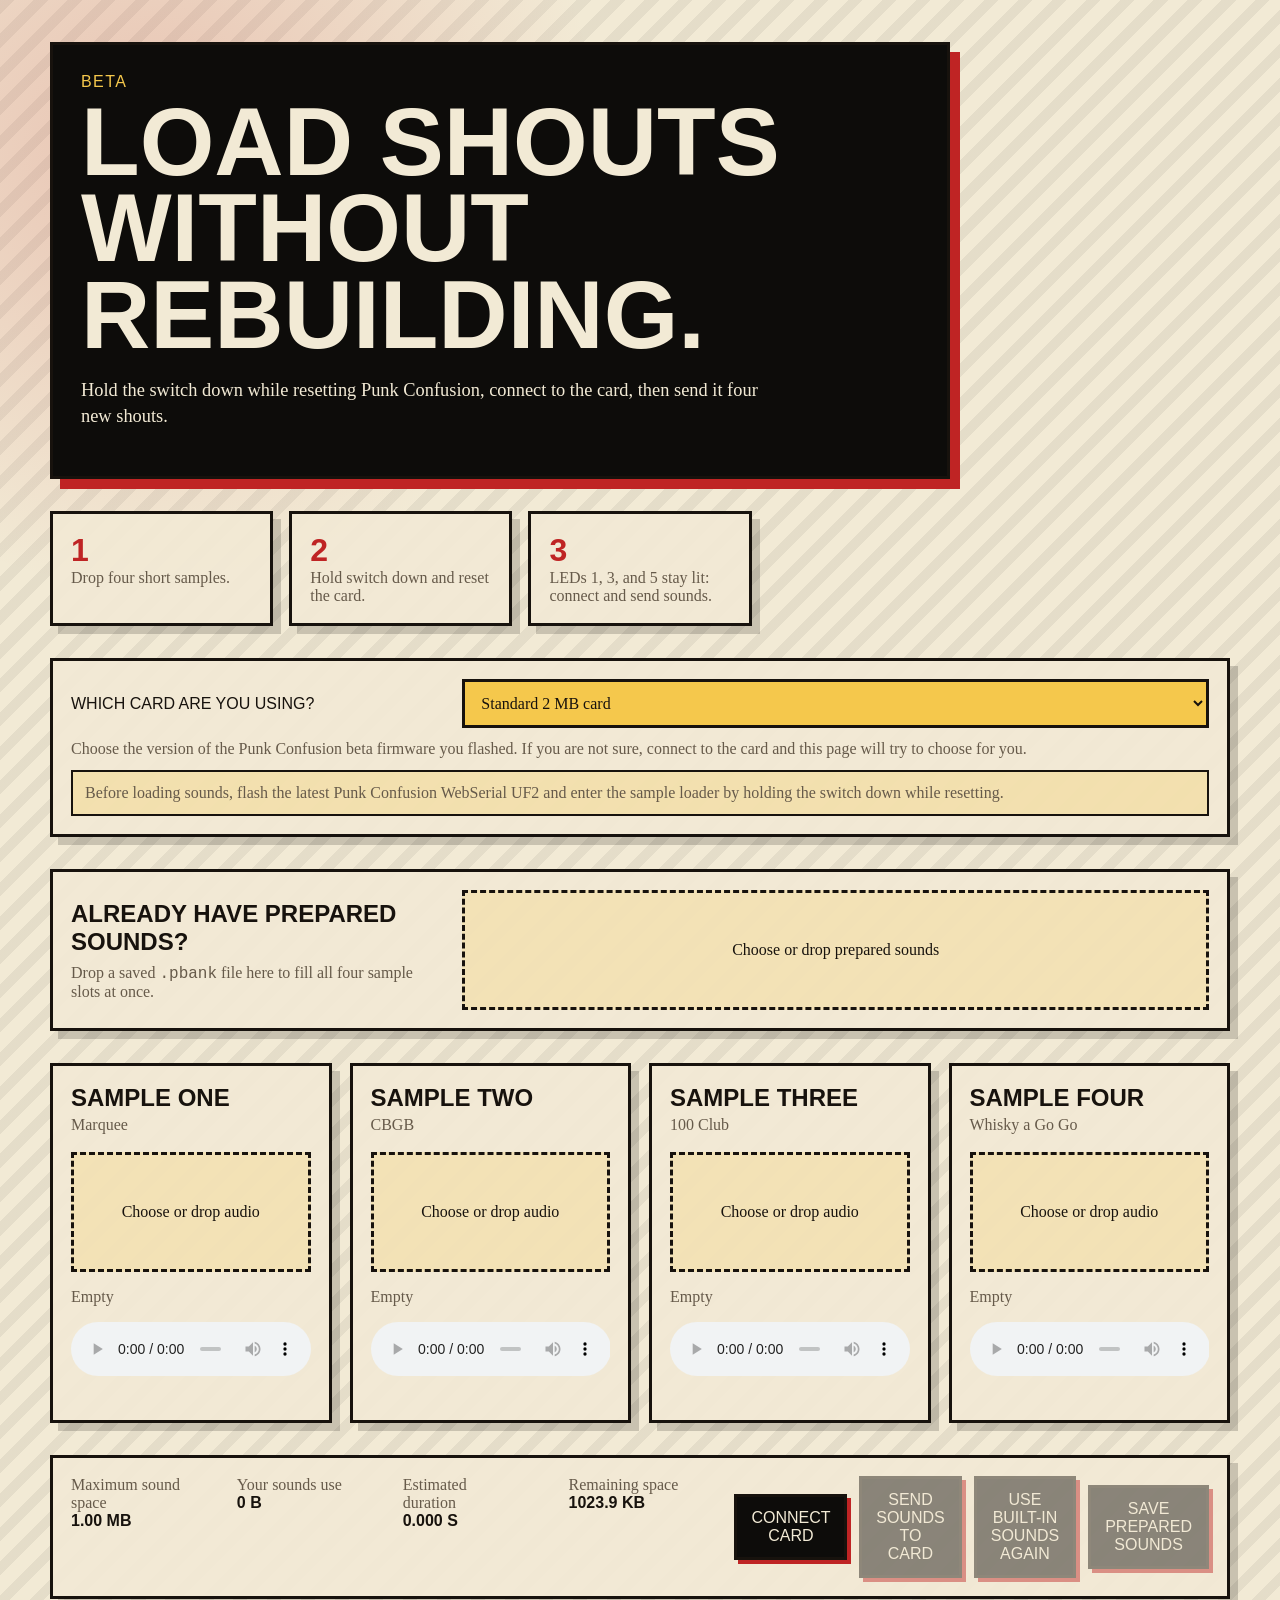
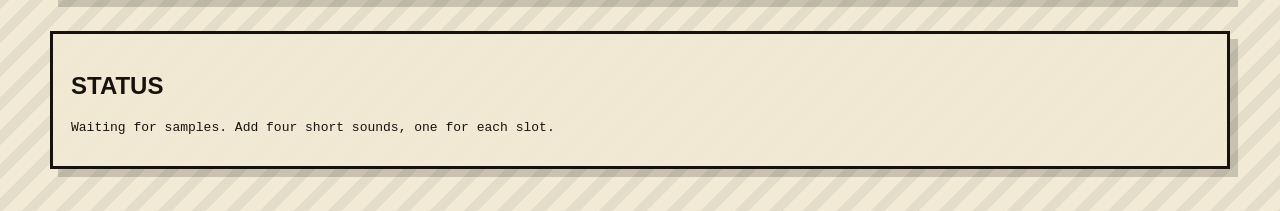
==== commit a1389f18: "Improve WebSerial upload progress" ====
--- a/web/index.html
+++ b/web/index.html
@@ -38,6 +38,20 @@
         Before loading sounds, flash the latest Punk Confusion WebSerial UF2 and
         enter the sample loader by holding the switch down while resetting.
       </p>
+    </section>
+
+    <section class="bank-import">
+      <div>
+        <h2>Already have prepared sounds?</h2>
+        <p>
+          Drop a saved <code>.pbank</code> file here to fill all four sample
+          slots at once.
+        </p>
+      </div>
+      <label class="drop" id="bankDrop">
+        <input id="bankFile" type="file" accept=".pbank,application/octet-stream">
+        <span>Choose or drop prepared sounds</span>
+      </label>
     </section>
 
     <section class="slots" id="slots"></section>
--- a/web/styles.css
+++ b/web/styles.css
@@ -37,6 +37,7 @@
 .panel,
 .log,
 .target,
+.bank-import,
 .steps div,
 .slot {
   border: 3px solid var(--ink);
@@ -116,6 +117,28 @@
   color: var(--muted);
 }
 
+.bank-import {
+  display: grid;
+  grid-template-columns: minmax(220px, 1fr) minmax(260px, 2fr);
+  gap: 18px;
+  align-items: center;
+  margin: 32px 0;
+  padding: 18px;
+}
+
+.bank-import h2 {
+  margin: 0 0 8px;
+}
+
+.bank-import p {
+  margin: 0;
+  color: var(--muted);
+}
+
+code {
+  font-family: ui-monospace, SFMono-Regular, Menlo, Consolas, monospace;
+}
+
 .notice {
   border: 2px solid var(--ink);
   padding: 12px;
@@ -231,7 +254,8 @@
   .steps,
   .panel,
   .slots,
-  .target {
+  .target,
+  .bank-import {
     grid-template-columns: 1fr;
   }
 }
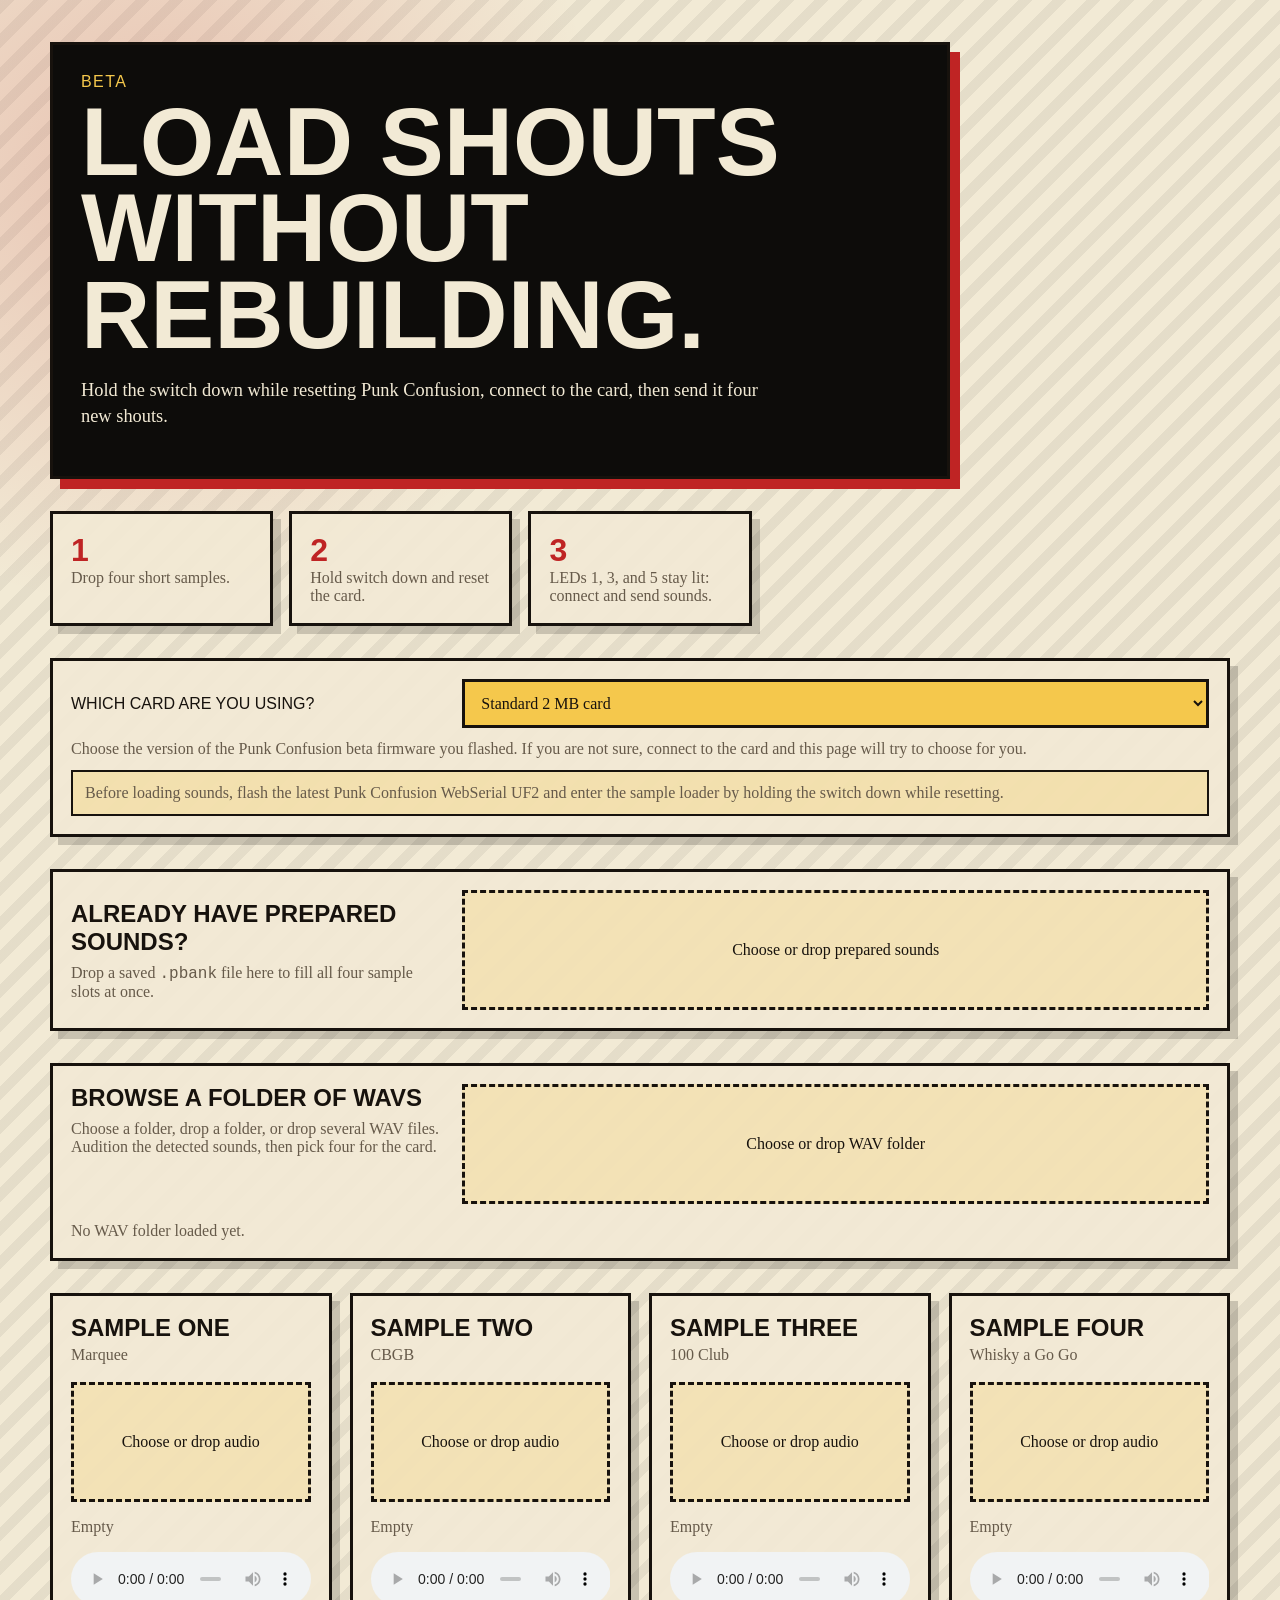
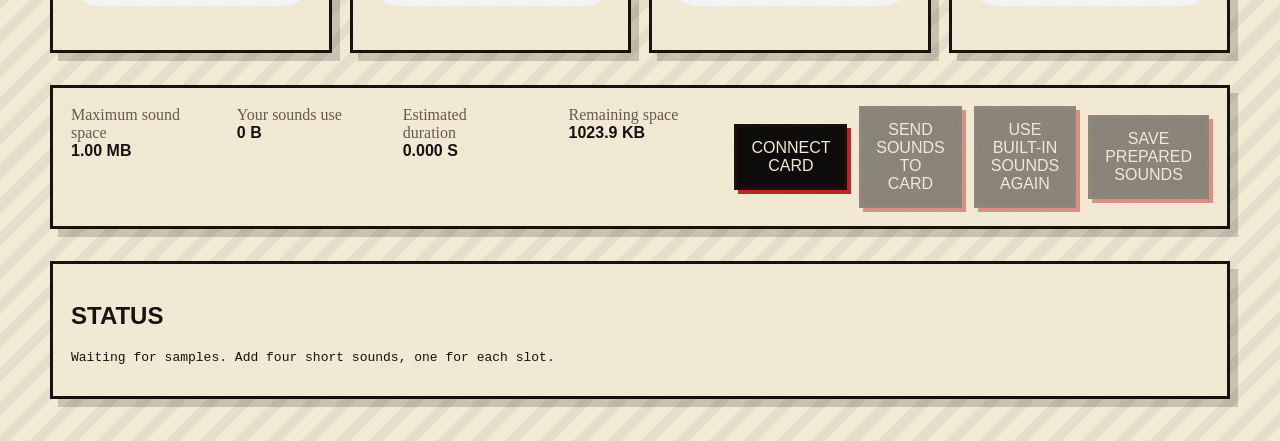
==== commit 639bb201: "updated output behaviour and web app" ====
--- a/web/index.html
+++ b/web/index.html
@@ -54,6 +54,23 @@
       </label>
     </section>
 
+    <section class="folder-import">
+      <div>
+        <h2>Browse a folder of WAVs</h2>
+        <p>
+          Choose a folder, drop a folder, or drop several WAV files. Audition
+          the detected sounds, then pick four for the card.
+        </p>
+      </div>
+      <label class="drop" id="folderDrop">
+        <input id="folderFile" type="file" accept=".wav,audio/wav,audio/x-wav" multiple webkitdirectory>
+        <span>Choose or drop WAV folder</span>
+      </label>
+      <div class="detected-files" id="detectedFiles" aria-live="polite">
+        <p>No WAV folder loaded yet.</p>
+      </div>
+    </section>
+
     <section class="slots" id="slots"></section>
 
     <section class="panel">
@@ -100,6 +117,17 @@
     </article>
   </template>
 
+  <template id="detectedFileTemplate">
+    <article class="detected-file">
+      <div>
+        <strong></strong>
+        <span></span>
+      </div>
+      <audio controls></audio>
+      <div class="assignments"></div>
+    </article>
+  </template>
+
   <script src="app.js"></script>
 </body>
 </html>
--- a/web/styles.css
+++ b/web/styles.css
@@ -38,6 +38,7 @@
 .log,
 .target,
 .bank-import,
+.folder-import,
 .steps div,
 .slot {
   border: 3px solid var(--ink);
@@ -135,6 +136,67 @@
   color: var(--muted);
 }
 
+.folder-import {
+  display: grid;
+  grid-template-columns: minmax(220px, 1fr) minmax(260px, 2fr);
+  gap: 18px;
+  align-items: start;
+  margin: 32px 0;
+  padding: 18px;
+}
+
+.folder-import h2 {
+  margin: 0 0 8px;
+}
+
+.folder-import p {
+  margin: 0;
+  color: var(--muted);
+}
+
+.detected-files {
+  grid-column: 1 / -1;
+  display: grid;
+  gap: 12px;
+}
+
+.detected-file {
+  display: grid;
+  grid-template-columns: minmax(160px, 1fr) minmax(180px, 1fr) auto;
+  gap: 12px;
+  align-items: center;
+  border: 2px solid var(--ink);
+  padding: 12px;
+  background: rgba(242, 234, 213, 0.74);
+}
+
+.detected-file strong,
+.detected-file span {
+  display: block;
+}
+
+.detected-file strong {
+  font-family: "Arial Black", Impact, sans-serif;
+  text-transform: uppercase;
+}
+
+.detected-file span {
+  color: var(--muted);
+  word-break: break-word;
+}
+
+.assignments {
+  display: flex;
+  flex-wrap: wrap;
+  gap: 8px;
+  justify-content: flex-end;
+}
+
+.assignments button {
+  padding: 8px 10px;
+  box-shadow: 3px 3px 0 var(--red);
+}
+
 code {
   font-family: ui-monospace, SFMono-Regular, Menlo, Consolas, monospace;
 }
@@ -255,7 +317,13 @@
   .panel,
   .slots,
   .target,
-  .bank-import {
+  .bank-import,
+  .folder-import,
+  .detected-file {
     grid-template-columns: 1fr;
   }
-}
+
+  .assignments {
+    justify-content: flex-start;
+  }
+}
